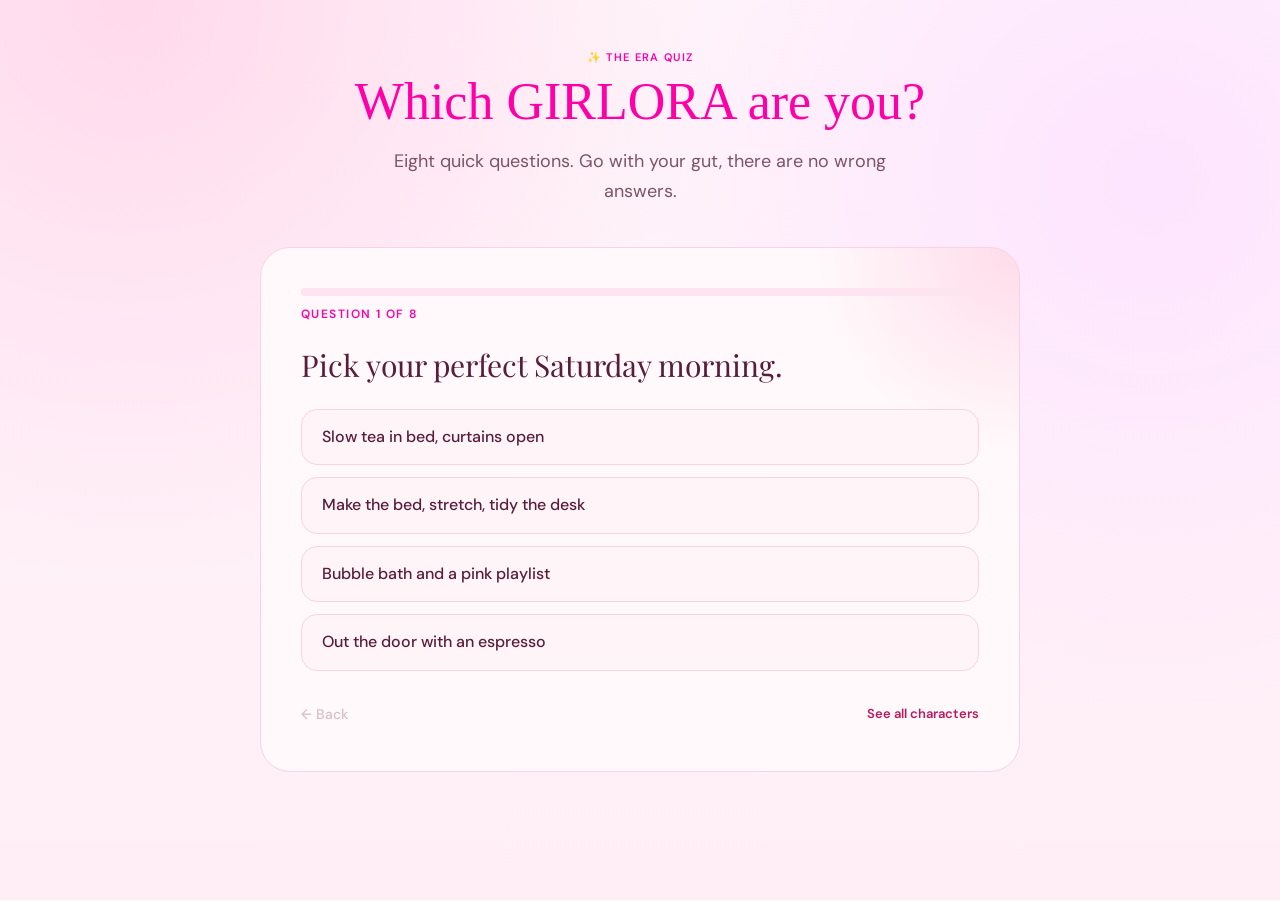
==== quiz.html @ cf395b15 "Add character profiles, quiz, and world pages" ====
<!DOCTYPE html>
<html lang="en">
<head>
  <meta charset="UTF-8">
  <meta name="viewport" content="width=device-width, initial-scale=1.0">
  <title>GIRLORA Quiz</title>
  <link rel="preconnect" href="https://fonts.googleapis.com">
  <link rel="preconnect" href="https://fonts.gstatic.com" crossorigin>
  <link href="https://fonts.googleapis.com/css2?family=DM+Sans:wght@400;500;700&family=Libre+Caslon+Condensed:wght@400..700&family=Playfair+Display:ital,wght@0,400;0,600;1,400&display=swap" rel="stylesheet">
  <link rel="stylesheet" href="https://cdnjs.cloudflare.com/ajax/libs/font-awesome/6.5.2/css/all.min.css">
  <link rel="stylesheet" href="framework.css">
  <link rel="stylesheet" href="style.css">
  <link rel="stylesheet" href="page.css">
  <link rel="stylesheet" href="world.css">
</head>
<body data-page="quiz">
  <div id="site-header"></div>
  <main class="world container">
  <main>
    <section class="page-hero">
      <p class="eyebrow">✨ The Era Quiz</p>
      <h1 class="page-title">Which GIRLORA are you?</h1>
      <p class="page-sub">Eight quick questions. Go with your gut, there are no wrong answers.</p>
    </section>
    <div class="quiz-shell">
      <div class="progress-track"><div class="progress-bar" id="progress-bar"></div></div>
      <p class="progress-label" id="progress-label">Question 1 of 8</p>
      <h2 class="question-text" id="question-text"></h2>
      <div class="options" id="options"></div>
      <div class="quiz-nav">
        <button type="button" class="back-btn" id="back-btn" disabled>← Back</button>
        <a href="characters.html" class="link-arrow fs-13">See all characters</a>
      </div>
    </div>
  </main>
  <div id="site-footer"></div>
  <script src="characters.js"></script>
  <script src="./css/layout.js"></script>
  <script>
    (function () {
      var G = window.GIRLORA, Q = G.questions, answers = [], i = 0;
      var qText = document.getElementById("question-text");
      var opts = document.getElementById("options");
      var bar = document.getElementById("progress-bar");
      var label = document.getElementById("progress-label");
      var back = document.getElementById("back-btn");

      function render() {
        qText.textContent = Q[i].q;
        label.textContent = "Question " + (i + 1) + " of " + Q.length;
        bar.style.width = (i / Q.length * 100) + "%";
        back.disabled = i === 0;
        opts.innerHTML = "";
        Q[i].options.forEach(function (o, idx) {
          var b = document.createElement("button");
          b.type = "button";
          b.className = "option fade-in" + (answers[i] === idx ? " selected" : "");
          b.textContent = o.t;
          b.addEventListener("click", function () { choose(idx); });
          opts.appendChild(b);
        });
      }
      function choose(idx) {
        answers[i] = idx;
        if (i < Q.length - 1) { i++; render(); return; }
        bar.style.width = "100%";
        var r = G.score(answers);
        G.save(r.slug);
        window.location.href = "profile.html?c=" + r.slug + "&result=1";
      }
      back.addEventListener("click", function () { if (i > 0) { i--; render(); } });
      render();
    })();
  </script>
</body>
</html>
---- framework.css ----
:root {
  /* Pink palette */
  --primary-color: #F48FB1;
  --primary-alt-color: #EC6F9B;
  --secondary-color: #DB2777;
  --secondary-alt-color: #BE185D;
  --pink-soft: #FBCFE8;
  --neutral-color: #FFF5F8;
  --neutral-alt-color: #F5E9EE;
  --border-color: #F3C9D8;
  --background-color: #FFF0F5;
  --dark-color: #231F20;
  --dark-alt-color: #4A3F44;
  --white-color: #FFFFFF;
  --neon-pink: #FF00A8;
  --electric-pink: #FF0099;     /* Electric Pink */
  --pink-glow: #FF2DAA;   
  --fa2e3-color: #FF0080;
    --neon-pink: #FF00A8;
  --pink-glow: #FF2DAA;
  --pink-soft: #FBCFE8;

  --violet-color: #8B5CF6;
  --violet-soft: #EDE9FE;

  --neutral-color: #FFF5F8;
  --border-color: #F3C9D8;
  --background-color: #FFF0F5;

  --dark-color: #231F20;
  --dark-alt-color: #4A3F44;
  --white-color: #FFFFFF;
}
* {
  box-sizing: border-box;
}
body {
  font-family: "Open Sans", sans-serif;
  margin: 0;
}
*:focus {
  outline: none;
}
a {
  text-decoration: none;
}
ul {
  list-style: none;
  padding: 0;
}
/* Start Box */
.d-flex {
  display: flex;
}
.f-wrap {
  flex-wrap: wrap;
}
.align-center {
  align-items: center;
}
.space-between {
  justify-content: space-between;
}
.d-grid {
  display: grid;
}
.gap-20 {
  gap: 20px;
}
.d-block {
  display: block;
}
@media (max-width: 767px) {
  .block-mobile {
    display: block;
  }
  .hide-mobile {
    display: none;
  }
}
/* End Box */
/* Start Padding + Margin */
.p-10 {
  padding: 10px;
}
.p-15 {
  padding: 15px;
}
.p-20 {
  padding: 20px;
}
.p-30 {
  padding: 30px;
}
.p-50{
  padding: 50px;
}.pt-10 {
  padding-top: 10px;
}
.pt-15 {
  padding-top: 15px;
}
.pt-20 {
  padding-top: 20px;
}
.pt-50 {
  padding-top: 50px;
}
.pt-40 {
  padding-top: 40px;
}
.pb-10 {
  padding-bottom: 10px;
}
.pb-15 {
  padding-bottom: 15px;
}
.pb-20 {
  padding-bottom: 20px;
}
.pb-50 {
  padding-bottom: 50px;
}
.pb-40 {
  padding-bottom: 40px;
}
.pl-15 {
  padding-left: 15px;
}
.pr-40{
  padding-right: 40px;
}
.pl-40{
  padding-left: 40px;
}
.pl-50{
  padding-left: 50px;
}
.m-0 {
  margin: 0;
}
.m-15 {
  margin: 15px;
}
.m-20 {
  margin: 20px;
}
.mt-0 {
  margin-top: 0;
}
.mt-5 {
  margin-top: 5px;
}
.mt-10 {
  margin-top: 10px;
}
.mt-15 {
  margin-top: 15px;
}
.mt-20 {
  margin-top: 20px;
}
.mt-25 {
  margin-top: 25px;
}
.mr-10 {
  margin-right: 10px;
}
.mr-15 {
  margin-right: 15px;
}
.mr-30 {
  margin-right: 30px;
}
.mb-5 {
  margin-bottom: 5px;
}
.mb-10 {
  margin-bottom: 10px;
}
.mb-15 {
  margin-bottom: 15px;
}
.mb-20 {
  margin-bottom: 20px;
}
.mb-25 {
  margin-bottom: 25px;
}
.ml-30{
  margin-left: 30px;
}
/* End Padding + Margin */
/* Start Color */
/* =========================
   TEXT COLORS
========================= */

/* =========================
   TEXT COLORS
========================= */

.c-black {
  color: var(--dark-color);
}
.c-grey {
  color: var(--grey-color);
}

.c-pink {
  color: var(--primary-color);
}

.c-pink-dark {
  color: var(--secondary-color);
}

.c-violet {
  color: var(--tertiary-color);
}

.c-light-pink {
  color: var(--neutral-color);
}
.c-p{
  color: #8e546dda;
}

/* =========================
   BACKGROUND COLORS
========================= */
.bg-grey {
  background-color: var(--grey-color);
}

.bg-pink {
  background-color: var(--primary-color);
}

.bg-pink-dark {
  background-color: var(--secondary-color);
}

.bg-violet {
  background-color: var(--tertiary-color);
}

.bg-light-pink {
  background-color: var(--neutral-color);
}


/* =========================
   BACKGROUND COLORS
========================= */

.bg-red {
  background-color: var(--red-color);
}

.bg-green {
  background-color: var(--green-color);
}

.bg-blue {
  background-color: var(--secondary-color);
}

.bg-orange {
  background-color: var(--orange-color);
}

.bg-white {
  background-color: var(--white-color);
}

.bg-eee {
  background-color: var(--background-color);
}

.bg-pink {
  background-color: var(--primary-color);
}

.bg-pink-dark {
  background-color: var(--secondary-color);
}

.bg-lavender {
  background-color: var(--tertiary-color);
}

.bg-light-pink {
  background-color: var(--neutral-color);
}
/* End Color */
/* Start Position */
.p-relative {
  position: relative;
}
.p-absolute {
  position: absolute;
}
/* End Position */
/* Start Font */
.txt-c {
  text-align: center;
}
.fs-13 {
  font-size: 13px;
}
.fs-14 {
  font-size: 14px;
}
.fs-15 {
  font-size: 15px;
}
.fs-25 {
  font-size: 25px;
}
.fw-bold {
  font-weight: bold;
}
@media (max-width: 767px) {
  .txt-c-mobile {
    text-align: center;
  }
}
/* End Font */
/* Start Border */
.rad-6 {
  border-radius: 6px;
}
.rad-10 {
  border-radius: 10px;
}
.rad-half {
  border-radius: 50%;
}
.b-none {
  border: none;
}
.border-ccc {
  border: 1px solid #ccc;
}
.border-eee {
  border: 1px solid #eee;
}

/* End Border */
/* Start Width + Height */
.w-full {
  width: 100%;
}
.w-100 {
  width: 100px;
}
.w-fit {
  width: fit-content;
}
.h-full {
  height: 100%;
}
.h-100 {
  height: 100px;
}
/* End Width + Height */
/* Start Components */
.center-flex {
  display: flex;
  align-items: center;
  justify-content: center;
}
.between-flex {
  display: flex;
  align-items: center;
  justify-content: space-between;
}
.btn-shape {
  padding: 4px 10px;
  border-radius: 6px;
}
.around-flex {
  display: flex;
  align-items: center;
  justify-content: space-around;
}
.over-f-hidden{
  overflow: hidden;
}
.p-relative {
  position: relative;
}
.text-center{
  text-align: center;
}
.grid{
  display: grid;
}
.grid-c12{
  grid-template-columns: repeat(12, 1fr);
}
/* End Components */
/* ===== Design tokens ===== */
:root {
  --font-heading: "Playfair Display", serif;
  --font-body: "DM Sans", sans-serif;
  --radius-medium: 16px;
  --radius-large: 24px;
  --shadow-soft: 0 8px 24px rgba(0, 0, 0, 0.06);
  --container-width: 1200px;
}

/* ===== Layout ===== */
.container {
  width: 100%;
  max-width: var(--container-width);
  margin-inline: auto;
  padding-inline: 20px;
}
.section { padding-block: 60px; }

.flex-column { flex-direction: column; }
.flex-1 { flex: 1; }
.justify-center { justify-content: center; }
.align-start { align-items: flex-start; }
.align-end { align-items: flex-end; }
.gap-10 { gap: 10px; }
.gap-30 { gap: 30px; }
.gap-40 { gap: 40px; }

.grid-2, .grid-3, .grid-4 { display: grid; gap: 20px; }
.grid-2 { grid-template-columns: repeat(2, 1fr); }
.grid-3 { grid-template-columns: repeat(3, 1fr); }
.grid-4 { grid-template-columns: repeat(4, 1fr); }

@media (max-width: 900px) {
  .grid-3, .grid-4 { grid-template-columns: repeat(2, 1fr); }
}
@media (max-width: 600px) {
  .grid-2, .grid-3, .grid-4 { grid-template-columns: 1fr; }
}

/* ===== Typography ===== */
.font-heading { font-family: var(--font-heading); }
.font-body { font-family: var(--font-body); }
.uppercase { text-transform: uppercase; }
.letter-wide { letter-spacing: 0.12em; }
.fw-medium { font-weight: 500; }
.fw-semibold { font-weight: 600; }
.fs-12 { font-size: 12px; }
.fs-16 { font-size: 16px; }
.fs-20 { font-size: 20px; }
.fs-24 { font-size: 24px; }
.fs-32 { font-size: 32px; }
.fs-40 { font-size: 40px; }
.line-height-tight { line-height: 1.2; }
.line-height-relaxed { line-height: 1.7; }

.eyebrow {
  margin: 0 0 8px;
  font-size: 11px;
  font-weight: 600;
  letter-spacing: 0.12em;
  text-transform: uppercase;
  color: var(--neon-pink);
}

/* ===== Spacing, radius, shadow, position ===== */
.mb-30 { margin-bottom: 30px; }
.mb-40 { margin-bottom: 40px; }
.mt-30 { margin-top: 30px; }
.mt-40 { margin-top: 40px; }
.p-40 { padding: 40px; }
.rad-16 { border-radius: var(--radius-medium); }
.rad-24 { border-radius: var(--radius-large); }
.rad-full { border-radius: 999px; }
.shadow-soft { box-shadow: var(--shadow-soft); }
.image-cover { display: block; width: 100%; height: 100%; object-fit: cover; }
.absolute-top-left { position: absolute; top: 16px; left: 16px; }
.absolute-top-right { position: absolute; top: 16px; right: 16px; }
.hover-lift { transition: transform 0.25s, box-shadow 0.25s; }
.hover-lift:hover { transform: translateY(-4px); }

@media (min-width: 768px) { .hide-desktop { display: none; } }

/* ===== Section header ===== */
.section-header {
  display: flex;
  justify-content: space-between;
  align-items: flex-end;
  gap: 40px;
  margin-bottom: 40px;
}
.section-title {
  margin: 0;
  font-family: var(--font-heading);
  font-size: 40px;
  font-weight: 400;
  color: var(--secondary-alt-color);
}
.section-description {
  max-width: 320px;
  margin: 0;
  font-size: 14px;
  line-height: 1.6;
  color: #8e546d;
}
@media (max-width: 700px) {
  .section-header { flex-direction: column; align-items: flex-start; gap: 16px; }
}

/* ===== Card ===== */
.card {
  background: var(--white-color);
  border: 1px solid var(--border-color);
  border-radius: var(--radius-large);
  box-shadow: var(--shadow-soft);
  overflow: hidden;
}
.card-image { position: relative; overflow: hidden; }
.card-body { padding: 24px; }
.card-title {
  margin: 0 0 12px;
  font-family: var(--font-heading);
  font-size: 22px;
  font-weight: 400;
  line-height: 1.3;
  color: var(--secondary-alt-color);
}
.card-text {
  margin: 0 0 20px;
  font-size: 13px;
  line-height: 1.6;
  color: var(--dark-alt-color);
}
.card-horizontal { display: grid; grid-template-columns: 1fr 1fr; }
.card-horizontal .card-image { min-height: 200px; }
.card-reverse .card-image { order: 2; }
@media (max-width: 600px) {
  .card-horizontal { grid-template-columns: 1fr; }
  .card-reverse .card-image { order: 0; }
}

/* ===== Badge, link, divider ===== */
.badge {
  display: inline-flex;
  align-items: center;
  gap: 6px;
  padding: 6px 12px;
  border-radius: 999px;
  font-size: 11px;
  font-weight: 600;
  letter-spacing: 0.08em;
  text-transform: uppercase;
}
.badge-light { background: rgba(255, 255, 255, 0.92); color: var(--neon-pink); }
.badge-pink { background: var(--pink-soft); color: var(--secondary-alt-color); }

.link-arrow {
  display: inline-flex;
  align-items: center;
  gap: 8px;
  font-size: 13px;
  font-weight: 600;
  color: var(--secondary-alt-color);
  transition: gap 0.25s;
}
.link-arrow:hover { gap: 14px; }

.divider { height: 1px; background: var(--border-color); border: 0; }

/* ===== Buttons ===== */
.button {
  display: inline-flex;
  align-items: center;
  gap: 10px;
  padding: 14px 30px;
  border-radius: 999px;
  font-weight: 600;
  cursor: pointer;
  transition: transform 0.2s;
}
.button:hover { transform: translateY(-2px); }
.button-primary { background: var(--neon-pink); color: var(--white-color); border: 0; }
.button-outline { background: transparent; color: var(--neon-pink); border: 1px solid var(--neon-pink); }
/* ===== More reusable classes ===== */
.section-tint { background: var(--neutral-color); }
.section-center { max-width: 640px; margin-inline: auto; text-align: center; }
.section-center .section-description { max-width: none; margin-inline: auto; }

.dot {
  display: inline-block;
  width: 8px;
  height: 8px;
  border-radius: 50%;
  background: var(--neon-pink);
}

.chip {
  padding: 8px 16px;
  border: 1px solid var(--border-color);
  border-radius: 999px;
  background: var(--white-color);
  font: 500 13px/1 var(--font-body);
  color: var(--dark-alt-color);
  cursor: pointer;
  transition: 0.25s;
}
.chip:hover,
.chip.active {
  background: var(--pink-soft);
  border-color: var(--neon-pink);
  color: var(--secondary-alt-color);
}

.icon-circle {
  display: inline-flex;
  align-items: center;
  justify-content: center;
  width: 36px;
  height: 36px;
  border-radius: 50%;
  background: var(--pink-soft);
  color: var(--secondary-alt-color);
}

.card-soft { background: var(--neutral-color); }
.card-large { padding: 50px; }
.text-input {
  width: 100%;
  padding: 18px;
  border: 1px solid var(--border-color);
  border-radius: var(--radius-medium);
  background: var(--white-color);
  font: 400 14px/1.7 var(--font-body);
  color: var(--dark-color);
  resize: vertical;
}
.text-input:focus { border-color: var(--neon-pink); box-shadow: 0 0 0 4px rgba(255,0,168,.1); }

.button-dark { background: var(--secondary-alt-color); color: var(--white-color); border: 0; }
@media (max-width: 700px) { .card-large { padding: 28px 20px; } }
---- style.css ----
:root {
  --neon-pink: #FF00A8;
  --pink-glow: #FF2DAA;
  --pink-soft: #FBCFE8;

  --violet-color: rgb(198, 148, 252);
  --violet-soft: #EDE9FE;

  --neutral-color: #FFF5F8;
  --border-color: #F3C9D8;
  --background-color: #FFF0F5;

  --dark-color: #231F20;
  --dark-alt-color: #4A3F44;
  --white-color: #FFFFFF;
}

body {
  font-family: "DM Sans", sans-serif;
  background: var(--background-color);
  color: var(--dark-color);
   overflow-x: clip;
}
html { overflow-x: hidden; }

a {
  color: inherit;
}

*:focus-visible {
  outline: 2px solid var(--neon-pink);
  outline-offset: 2px;
}

.nav-header {
  position: sticky;
  top: 0;
  z-index: 100;
  padding: 12px 32px;
  background: rgba(255, 245, 248, 0.85);
  backdrop-filter: blur(12px);
  border-bottom: 1px solid var(--border-color);
  box-shadow: 0 4px 20px rgba(255, 0, 168, 0.08);
}
.logo-f {
  display: flex;
  align-items: center;
  gap: 8px;
  font-family: "Libre Caslon Condensed", serif;
  font-size: 28px;
  font-weight: 400;
  letter-spacing: 0.08em;
  line-height: 1;
  color: var(--neon-pink);
}

.star {
  display: inline-flex;
  align-items: center;
  font-size: 18px;
  line-height: 1;
}

.line {
  display: inline-block;
  width: 1px;
  height: 28px;
  margin-left: 4px;
  background: var(--border-color);
}

.logo-side {
  height: 32px;
  padding: 0 14px;
  border-radius: 20px;
  font-size: 13px;
  font-weight: 600;
  line-height: 1;
  color: var(--neon-pink);
  background: var(--pink-soft);
}

.nav-list a {
  position: relative;
  padding: 6px 0;
  font-size: 13px;
  font-weight: 600;
  letter-spacing: 0.08em;
  color: rgb(198, 148, 252);
  transition: color 0.2s;
}

.nav-list a::after {
  content: "";
  position: absolute;
  left: 0;
  bottom: 0;
  width: 0;
  height: 2px;
  border-radius: 2px;
  background: var(--neon-pink);
  transition: width 0.25s;
}

.nav-list a:hover {
  color: var(--neon-pink);
}

.nav-list a:hover::after {
  width: 100%;
}

.search-bar {
  width: 170px;
  padding: 9px 16px;
  border: 1px solid var(--border-color);
  border-radius: 20px;
  background: var(--white-color);
  font-family: inherit;
  font-size: 13px;
  color: var(--dark-color);
  transition: width 0.3s, border-color 0.2s, box-shadow 0.2s;
}

.search-bar::placeholder {
  color: var(--pink-glow);
  opacity: 0.7;
}

.search-bar:focus {
  width: 180px;
  outline: none;
  border-color: var(--neon-pink);
  box-shadow: 0 0 0 4px rgba(255, 0, 168, 0.12);
}

.fa-heart {
  font-size: 18px;
  cursor: pointer;
  transition: transform 0.2s;
}

.main-character {
  gap: 8px;
  padding: 7px 14px;
  border: 1px solid var(--border-color);
  border-radius: 20px;
  background: var(--pink-soft);
  white-space: nowrap;
  color: var(--neon-pink);
}

.circle {
  width: 9px;
  height: 9px;
  border-radius: 50%;
  background: var(--neon-pink);
  animation: pulse 1.4s ease-out infinite;
}

@keyframes pulse {
  0% {
    opacity: 1;
    box-shadow: 0 0 0 0 rgba(255, 0, 168, 0.6);
  }
  50% {
    opacity: 0.3;
  }
  100% {
    opacity: 1;
    box-shadow: 0 0 0 8px rgba(255, 0, 168, 0);
  }
}




@media (max-width: 1100px) {
  .nav-list {
    display: none;
  }
}
/* MAIN */
.text-wrapper{
  width: 50%;
  margin-left: 100px;
}
.text-xs {
    font-size: 0.75rem;
    line-height: 1rem;
}
.line-w::before {
    content: "";
    display: inline-flex;
    width: 30px;
    height: 1.2px;
    background-color: var(--neon-pink);
    position: relative;
    top: -2px;
}
.main-heading {
  font-family: "Libre Caslon Condensed", serif;
  font-size: 62px;
  font-weight: 700;
  line-height: 1.1;
  max-width: 500px;
  text-shadow:
    0 0 1px rgba(255, 0, 168, 0.5),
    0 0 5px rgba(255, 0, 168, 0.35);
}
.top-line {
  width: 100%;
  height: 1px;
  margin-top: 40px;
  background-color: #ff3b8c86;
}
.grid-c3{
  grid-template-columns: repeat(3, 1fr);
  gap: 30px;
  margin-top: 30px;
  
}
.text-p{
  color: #BE185D;
  font-family: "Libre Caslon Condensed", serif;
  font-size: 20px;
  font-weight: 700;
  margin: 0;
}
.text-second-p{
   font-family: "DM Sans", serif;
  font-size: 16px;
  font-weight: 400;
  margin: 0;
}
.hero {
  display: grid;
  grid-template-columns: 1.1fr 1fr;
  align-items: center;
  gap: 60px;
    zoom: 0.95;
    margin: 100px;
}

.text-wrapper {
  width: 100%;
  margin-left: 0;
}

.heading-italic {
  display: block;
  font-style: italic;
  font-weight: 400;
}

.primary-btn {
  display: inline-flex;
  align-items: center;
  gap: 10px;
  padding: 16px 38px;
  border-radius: 999px;
  background: rgb(198, 148, 252);
  color: var(--white-color);
  font-size: 16px;
  font-weight: 700;
  box-shadow: 0 8px 20px rgba(190, 24, 93, 0.3);
  transition: transform 0.2s, box-shadow 0.2s;
}

.primary-btn:hover {
  transform: translateY(-2px);
  box-shadow: 0 12px 26px rgba(190, 24, 93, 0.3);
}

.sec-btn {
  display: inline-flex;
  align-items: center;
  padding: 15px 34px;
  border: 1px solid rgb(198, 148, 252);
  border-radius: 999px;
  background: rgba(239, 225, 254, 0.337);
  color: rgb(198, 148, 252);
  font-size: 16px;
  font-weight: 500;
}

.sec-btn:hover {
  background: rgba(250, 155, 218, 0.299);
  border-color: rgba(245, 184, 224, 0.853);
  transition: all 0.4s ease-in-out;
}

.images-content {
  display: grid;
  grid-template-columns: 2fr 1fr;
  gap: 20px;
  align-items: start;
  padding-bottom: 40px;
}

.img-main {
  height: 530px;
  border: 1px solid var(--pink-soft);
  box-shadow: 0 16px 40px rgba(255, 0, 168, 0.12);
}

.img-main img {
  display: block;
  width: 100%;
  height: 100%;
  object-fit: cover;
}

.img-side {
  display: grid;
  gap: 20px;
  margin-top: 40px;
}

.img-side img {
  width: 100%;
  height: 235px;
  object-fit: cover;
  border: 1px solid var(--pink-soft);
  border-radius: 20px;
}

.editorial-card {
  position: absolute;
  left: 20px;
  right: 20px;
  bottom: 20px;
  padding: 14px 18px;
  border-radius: 16px;
  background: var(--white-color);
  box-shadow: 0 8px 24px rgba(0, 0, 0, 0.08);
}

.issue-pill {
  position: absolute;
  left: -30px;
  bottom: 0;
  padding: 14px 40px;
  border: 1px solid var(--border-color);
  border-radius: 999px;
  background: var(--white-color);
  font-size: 13px;
  font-weight: 700;
  letter-spacing: 0.04em;
  white-space: nowrap;
  color: var(--secondary-alt-color);
  box-shadow: 0 8px 24px rgba(0, 0, 0, 0.08);
}

@media (max-width: 900px) {
  .hero {
    grid-template-columns: 1fr;
  }
}

/* era-quiz */
/* fonts: Playfair Display + DM Sans */
.era-quiz { 
  --pink-dark:#a0174f;
   --pink:#e83e8c; 
   --pink-soft:#fde4ee;
    --text-soft:#7a5565;
   }

.era-quiz-wrapper {
   justify-content: center;
    padding: 0 40px;
   }

.era-quiz-content {
  justify-content: center;
  align-items: center;
  gap: 40px;
  width: 100%;
  max-width: 1200px;
  min-height: 500px;
  padding: 50px;
  border-radius: 30px;
  background: radial-gradient(circle at top right, rgba(255,75,150,.233) 0%, rgba(255,245,248,.6) 20%), #fff;
  border: 1px solid #f9d3e3;
}

.quiz-left  {
   flex: 1.3; 
  }
.quiz-right { 
  flex: 1; 
}

/* left */
.quiz-eyebrow {
  display: flex;
   align-items: center;
   gap: 8px;
  font: 500 13px/1 "DM Sans", sans-serif;
  letter-spacing: .12em; 
  text-transform: uppercase;
  color: var(--pink);
  margin-bottom: 16px;
}
.quiz-title {
  font-family:  "Libre Caslon Condensed", serif;
  font-size: 42px;
  color: var(--pink);
  margin-bottom: 20px;
}
.quiz-desc {
  font: 400 20px/1.7 "DM Sans", sans-serif;
  color: var(--text-soft);
  max-width: 520px;
  margin-bottom: 36px;
}

.archetypes {
  display: grid;
  grid-template-columns: repeat(3, 1fr);
  gap: 15px;
  margin-bottom: 36px;
}
.archetype {
  display: flex; 
  flex-direction: column;
   align-items: center;
    justify-content: center;
  gap: 6px; 
  padding: 20px 10px; 
  text-align: center;
  background: #fff5f9;
  border: 1px solid #f9d3e3;
  border-radius: 16px;
  cursor: pointer;
  transition: .25s;
}
.archetype-label {
  font: 600 12px/1 "DM Sans", sans-serif;
  letter-spacing: .12em; 
  text-transform: uppercase;
  color: var(--neon-pink);
}
.archetype-name { 
  font: 400 17px/1.3 "Playfair Display", serif;
   color: #5a1d39;
   }
.archetype:hover,
.archetype.active {
   background: var(--pink-soft); 
   border: 2px solid #fb50a3;
   }

.quiz-cta {
  display: inline-flex; align-items: center; gap: 12px;
  padding: 18px 38px;
  background: var(--neon-pink);
  color: #fff;
  font: 500 18px/1 "DM Sans", sans-serif;
  border-radius: 999px;
  box-shadow: 0 10px 25px rgba(160,23,79,.3);
  transition: .25s;
}
.quiz-cta:hover { transform: translateY(-2px); }

/* right card */
.result-card {
  position: relative;
  padding: 30px;
  background: #fff0f6;
  border: 1px solid #f9d3e3;
  border-radius: 26px;
}
.result-icon { position: absolute; 
  top: 30px; right: 30px; 
  color: var(--pink); 
}
.result-badge {
  display: inline-block; 
  padding: 8px 14px;
  background: #fbd0e2; 
  color: var(--neon-pink);
  font: 600 13px/1 "DM Sans", sans-serif;
  letter-spacing: .08em; 
  text-transform: uppercase;
  border-radius: 999px;
   margin-bottom: 14px;
}
.result-title {
   font: 400 28px/1.2 "Playfair Display", serif; 
   color:var(--neon-pink);
   }
.result-divider { 
  height: 1px;
   background: #f5c6da; 
   margin: 22px 0;
   }
.result-label {
  font-family:  "DM Sans", sans-serif;
  font-size: 13px;
  font-weight: 600;
  letter-spacing: .12em; 
  text-transform: uppercase;
  color: var(--neon-pink);
   margin-bottom: 14px;
}
.palette {
   display: flex; 
   gap: 10px;
    margin-bottom: 28px; 
  }
.palette span { 
  width: 36px; 
  height: 36px;
  border-radius: 50%; 
  }

.result-info { 
  gap: 15px; 
}
.info-box {
   flex: 1; 
   padding: 16px;
    background: #fff; 
    border-radius: 14px;
   }
.info-label {
   font: 600 13px/1 "DM Sans", sans-serif; 
   color: var(--pink);
   margin-bottom: 8px; }
.info-value { 
  font: 500 16px/1.3 "DM Sans", sans-serif;
   color: #2e011486;
   
   }

@media (max-width: 900px) {
  .era-quiz-wrapper { 
    padding: 0 16px; 
  }
  .era-quiz-content { 
    flex-direction: column; 
    padding: 30px 20px; 
  }
  .archetypes { 
    grid-template-columns: repeat(2, 1fr); 
  }
  .quiz-right { 
    width: 100%;
   }
}
/* trending */
.trending-grid {
  display: grid;
  grid-template-columns: 1fr 1.25fr;
  gap: 20px;
  align-items: stretch;
}
.card-featured { display: flex; flex-direction: column; }
.card-featured .card-image { height: 360px; }

@media (max-width: 900px) {
  .trending-grid { grid-template-columns: 1fr; }
}
/* daily edit */
.daily-grid { display: grid; grid-template-columns: 1.4fr 1fr; gap: 20px; }
.essay-title {
  margin: 0 0 20px;
  font: 400 40px/1.2 var(--font-heading);
  color: var(--secondary-alt-color);
}
.essay-quote { margin: 40px 0 0; padding-top: 30px; border-top: 1px solid var(--border-color); }
.essay-quote p {
  margin: 10px 0;
  font: italic 400 22px/1.4 var(--font-heading);
  color: var(--secondary-alt-color);
}

/* aesthetic */
.aesthetic-grid { display: grid; grid-template-columns: repeat(5, 1fr); gap: 20px; }
.aesthetic-item { margin: 0; text-align: center; }
.aesthetic-item img { height: 300px; margin-bottom: 14px; box-shadow: var(--shadow-soft); }

/* reset */
.cadence { padding: 10px 20px; background: var(--neutral-color); border: 1px solid var(--border-color); }
.cadence-ring {
  width: 44px; height: 44px; border-radius: 50%;
  border: 2px solid var(--neon-pink);
  font-size: 12px; font-weight: 700; color: var(--neon-pink);
}
.reset-grid { display: grid; grid-template-columns: repeat(4, 1fr); gap: 16px; }
.day-card {
  position: relative;
  display: flex; flex-direction: column; gap: 6px;
  padding: 18px; text-align: left;
  background: var(--white-color);
  border: 1px solid var(--border-color);
  border-radius: var(--radius-medium);
  font-family: var(--font-body);
  cursor: pointer;
}
.day-card .card-title { font-size: 18px; margin: 0; }
.day-card .card-text { font-size: 12px; margin: 0; }
.day-card .eyebrow { margin: 0; }
.day-card > i { position: absolute; top: 18px; right: 18px; color: var(--border-color); }
.day-card.done { background: var(--neutral-color); border-color: var(--primary-color); }
.day-card.done > i { color: var(--neon-pink); }
.day-card.next-level { justify-content: center; text-align: center; background: var(--pink-soft); cursor: default; }

/* reflection */
.reflection-container { max-width: 860px; }

/* membership */
.perk { display: flex; gap: 12px; align-items: flex-start; }

/* footer */


@media (max-width: 1000px) {
  .daily-grid { grid-template-columns: 1fr; }
  .aesthetic-grid { grid-template-columns: repeat(2, 1fr); }
  .reset-grid { grid-template-columns: repeat(2, 1fr); }
}
@media (max-width: 600px) {
  .reset-grid { grid-template-columns: 1fr; }
  .essay-title { font-size: 30px; }
}
.site-footer { padding: 40px 0; border-top: 1px solid var(--border-color); }

.footer-inner {
  display: flex;
  align-items: center;
  justify-content: space-between;
  flex-wrap: wrap;
  gap: 24px 40px;
}
.footer-brand {
  display: flex;
  align-items: center;
  gap: 16px;
  max-width: 420px;
}
.footer-brand p { line-height: 1.5; }

.footer-links {
  display: flex;
  flex-wrap: wrap;
  justify-content: flex-end;
  gap: 12px 24px;
  margin: 0;
  padding: 0;
  list-style: none;
  font-size: 13px;
}
.footer-links a { white-space: nowrap; color: var(--dark-alt-color); }
.footer-links a:hover { color: var(--neon-pink); }

@media (max-width: 900px) {
  .footer-inner { flex-direction: column; align-items: flex-start; }
  .footer-links { justify-content: flex-start; }
}

/* ////////////////////////// */
/* ===== Global safety ===== */
img { max-width: 100%; }

/* ===== Hamburger button ===== */
.menu-toggle {
  display: none;
  width: 42px;
  height: 42px;
  align-items: center;
  justify-content: center;
  border: 1px solid var(--border-color);
  border-radius: 12px;
  background: var(--white-color);
  color: var(--neon-pink);
  font-size: 18px;
  cursor: pointer;
}

/* ===== Tablet and below: dropdown menu ===== */
@media (max-width: 1100px) {
  .menu-toggle { display: inline-flex; }

  .nav-list {
    display: block;
    position: absolute;
    top: 100%;
    left: 0;
    right: 0;
    max-height: 0;
    overflow: hidden;
    background: rgba(255, 245, 248, 0.98);
    border-bottom: 1px solid transparent;
    transition: max-height 0.3s ease;
  }
  .nav-list.open { max-height: 420px; border-bottom-color: var(--border-color); }
  .nav-list ul { flex-direction: column; align-items: flex-start; gap: 0; padding: 8px 24px 20px; }
  .nav-list li { width: 100%; }
  .nav-list a { display: block; padding: 14px 0; border-bottom: 1px solid var(--border-color); }
  .nav-list a::after { display: none; }
}

@media (max-width: 900px) {
  .main-character { display: none; }
}

/* ===== Mobile ===== */
@media (max-width: 700px) {
  .nav-header { padding: 10px 16px; }
  .logo-side, .search-bar { display: none; }
  .logo-f { font-size: 22px; }
  .right-nav { gap: 14px; }

  .section { padding-block: 40px; }
  .section-title { font-size: 30px; }
  .fs-32 { font-size: 26px; }

  /* hero */
  .hero { margin: 10px 0; padding: 0 16px; gap: 30px; zoom: 1; }
  .main-heading { font-size: 42px; }
  .hero .d-flex.gap-20 { flex-wrap: wrap; }
  .primary-btn, .sec-btn { padding: 14px 24px; }
  .grid-c3 { gap: 12px; }
  .text-p { font-size: 17px; }
  .text-second-p { font-size: 13px; }
  .img-main { height: 380px; }
  .img-side { margin-top: 20px; }
  .img-side img { height: 180px; }
  .issue-pill { left: 0; padding: 10px 18px; font-size: 11px; }

  /* quiz */
  .quiz-left, .quiz-right { flex: none; width: 100%; }
  .quiz-title { font-size: 32px; }
  .quiz-desc { font-size: 16px; }
  .quiz-cta { width: 100%; justify-content: center; }

  /* trending, cards */
  .card-featured .card-image { height: 300px; }
  .card-body { padding: 20px; }
  .card-large { padding: 24px 18px; }

  /* aesthetic */
  .aesthetic-grid { gap: 14px; }
  .aesthetic-item img { height: 220px; }

  /* reset, reflection */
  .reset-grid { grid-template-columns: 1fr; }
  .reflection .between-flex { flex-direction: column; align-items: flex-start; gap: 8px; }
  .reflection .button { width: 100%; justify-content: center; }

  /* membership, footer */
  .membership .button { width: 100%; justify-content: center; }
  .footer-brand { flex-direction: column; align-items: flex-start; gap: 8px; }
  .footer-links { gap: 10px 18px; }
}
/* ===== Mobile fixes ===== */
.heart-btn { padding: 8px; }

/* closed menu links shouldn't be reachable by keyboard */
@media (max-width: 1100px) {
  .nav-list { visibility: hidden; transition: max-height .3s ease, visibility .3s; }
  .nav-list.open { visibility: visible; }
}

@media (max-width: 1000px) {
  .aesthetic-grid { grid-template-columns: repeat(3, 1fr); }
}

/* tablet */
@media (max-width: 900px) {
  .hero { margin: 30px 20px; padding: 0 0 30px; }
  .era-quiz-content { align-items: stretch; }
  .quiz-left, .quiz-right { flex: none; width: 100%; min-width: 0; }
}

/* phone */
@media (max-width: 700px) {
  .hero { margin: 10px 0; padding: 0 16px 30px; }
  .daily-edit .between-flex { flex-wrap: wrap; gap: 6px 16px; }
}

@media (max-width: 600px) {
  .card-horizontal .card-image { height: 220px; min-height: 0; }

  .aesthetic-grid { grid-template-columns: repeat(2, 1fr); gap: 14px; }
  .aesthetic-item .badge { max-width: 100%; justify-content: center; text-align: center; }
  .aesthetic-item:last-child:nth-child(odd) { grid-column: 1 / -1; }
  .aesthetic-item:last-child:nth-child(odd) img { height: 260px; }
}

@media (max-width: 480px) {
  .primary-btn, .sec-btn { width: 100%; justify-content: center; }

  .era-quiz-content { padding: 24px 16px; border-radius: 22px; }
  .result-card { padding: 22px 18px; }
  .result-icon { top: 20px; right: 20px; }
  .result-title { font-size: 24px; }
  .result-info { flex-direction: column; }
}

@media (max-width: 400px) {
  .main-heading { font-size: 36px; }
  .quiz-title { font-size: 28px; }
  .essay-title { font-size: 26px; }
}

/* no sticky "lift" on touch screens */
@media (hover: none) {
  .hover-lift:hover { transform: none; }
}
/* ===== Desktop nav spacing ===== */
@media (min-width: 1101px) {
  .nav-list ul { gap: 32px; }
  .right-nav { margin-left: 24px; }
}
/* ===== Home: 6 archetypes ===== */
.archetype { text-decoration: none; }
@media (max-width: 900px) { .archetypes { grid-template-columns: repeat(2, 1fr); } }
---- page.css ----
/* GIRLORA — styles for quiz.html, characters.html, profile.html.
   Reuses tokens + classes from framework.css and style.css. */

.page-hero { text-align: center; padding: 50px 20px 10px; }
.page-hero .eyebrow { justify-content: center; }
.page-title {
  margin: 0 0 14px;
  font: 400 clamp(32px, 6vw, 52px)/1.15 "Libre Caslon Condensed", serif;
  color: var(--neon-pink);
}
.page-sub { max-width: 560px; margin: 0 auto; font: 400 18px/1.7 "DM Sans", sans-serif; color: #7a5565; }

/* ---------- quiz ---------- */
.quiz-shell {
  max-width: 760px; margin: 30px auto 70px; padding: 40px;
  background: radial-gradient(circle at top right, rgba(255,75,150,.2) 0%, rgba(255,245,248,.6) 22%), #fff;
  border: 1px solid #f9d3e3; border-radius: 30px;
}
.progress-track { height: 8px; background: #fde4ee; border-radius: 999px; overflow: hidden; margin-bottom: 10px; }
.progress-bar { height: 100%; width: 0; background: var(--neon-pink); border-radius: 999px; transition: width .35s ease; }
.progress-label { font: 600 12px/1 "DM Sans", sans-serif; letter-spacing: .12em; text-transform: uppercase; color: var(--neon-pink); margin-bottom: 26px; }
.question-text { margin: 0 0 24px; font: 400 clamp(22px, 4vw, 30px)/1.3 "Playfair Display", "Libre Caslon Condensed", serif; color: #5a1d39; }
.options { display: grid; gap: 12px; }
.option {
  display: block; width: 100%; padding: 16px 20px; text-align: left;
  font: 500 16px/1.4 "DM Sans", sans-serif; color: #5a1d39;
  background: #fff5f9; border: 1px solid #f9d3e3; border-radius: 16px;
  cursor: pointer; transition: .2s;
}
.option:hover, .option:focus-visible { background: var(--pink-soft); border-color: #fb50a3; outline: none; transform: translateY(-1px); }
.option.selected { background: var(--pink-soft); border: 2px solid #fb50a3; }
.quiz-nav { display: flex; justify-content: space-between; align-items: center; margin-top: 26px; }
.back-btn { background: none; border: 0; font: 500 14px "DM Sans", sans-serif; color: #8e546d; cursor: pointer; padding: 8px 0; }
.back-btn:disabled { opacity: .35; cursor: default; }
.back-btn:not(:disabled):hover { color: var(--neon-pink); }

/* ---------- characters grid ---------- */
.characters-grid { display: grid; grid-template-columns: repeat(3, 1fr); gap: 24px; }
.character-card {
  display: flex; flex-direction: column; overflow: hidden;
  background: #fff; border: 1px solid var(--border-color); border-radius: 24px;
  box-shadow: var(--shadow-soft); transition: .25s;
}
.character-card:hover { transform: translateY(-4px); }
.character-card .cc-image { height: 280px; overflow: hidden; background: var(--pink-soft); }
.character-card img { width: 100%; height: 100%; object-fit: cover; display: block; }
.character-card .cc-body { padding: 22px; display: flex; flex-direction: column; gap: 10px; flex: 1; }
.cc-num { font: 600 12px/1 "DM Sans", sans-serif; letter-spacing: .12em; text-transform: uppercase; color: var(--neon-pink); }
.cc-name { margin: 0; font: 400 24px/1.2 "Playfair Display", "Libre Caslon Condensed", serif; color: #5a1d39; }
.cc-tag { margin: 0; font: 400 15px/1.6 "DM Sans", sans-serif; color: #8e546d; }
.cc-more { margin-top: auto; font: 600 14px "DM Sans", sans-serif; color: var(--neon-pink); }
.mini-palette { display: flex; gap: 6px; }
.mini-palette span { width: 18px; height: 18px; border-radius: 50%; border: 1px solid rgba(0,0,0,.06); }

/* ---------- profile ---------- */
.profile-hero { display: grid; grid-template-columns: 1fr 1.1fr; gap: 40px; align-items: center; padding: 50px 0 30px; }
.profile-image { height: 520px; border-radius: 28px; overflow: hidden; background: var(--pink-soft); box-shadow: var(--shadow-soft); }
.profile-image img { width: 100%; height: 100%; object-fit: cover; display: block; }
.profile-name { margin: 8px 0 14px; font: 400 clamp(34px, 6vw, 56px)/1.1 "Playfair Display", "Libre Caslon Condensed", serif; color: var(--neon-pink); }
.profile-tagline { margin: 0 0 18px; font: italic 400 22px/1.4 "Playfair Display", serif; color: #be185d; }
.profile-about { margin: 0 0 22px; font: 400 18px/1.75 "DM Sans", sans-serif; color: #7a5565; }
.trait-row { display: flex; flex-wrap: wrap; gap: 8px; margin-bottom: 26px; }
.trait { padding: 8px 16px; border-radius: 999px; background: #fbd0e2; color: var(--neon-pink); font: 600 13px/1 "DM Sans", sans-serif; letter-spacing: .04em; }
.profile-actions { display: flex; flex-wrap: wrap; gap: 12px; }
.result-banner { margin: 20px auto 0; max-width: 560px; padding: 12px 20px; text-align: center; border-radius: 999px; background: var(--pink-soft); color: #a0174f; font: 600 14px "DM Sans", sans-serif; }

.profile-panels { display: grid; grid-template-columns: repeat(3, 1fr); gap: 20px; margin: 30px 0; }
.panel { padding: 26px; background: #fff; border: 1px solid var(--border-color); border-radius: 20px; }
.panel h3 { margin: 6px 0 10px; font: 400 22px/1.2 "Playfair Display", serif; color: #5a1d39; }
.panel p { margin: 0; font: 400 15px/1.7 "DM Sans", sans-serif; color: #7a5565; }

.profile-split { display: grid; grid-template-columns: 1fr 1fr; gap: 20px; margin-bottom: 30px; }
.big-palette { display: flex; gap: 12px; margin: 14px 0 22px; flex-wrap: wrap; }
.big-palette span { width: 54px; height: 54px; border-radius: 50%; border: 1px solid rgba(0,0,0,.06); }
.rhythm-item { display: flex; gap: 14px; padding: 12px 0; border-top: 1px solid var(--border-color); }
.rhythm-item:first-of-type { border-top: 0; }
.rhythm-when { flex: 0 0 90px; font: 600 12px/1.6 "DM Sans", sans-serif; letter-spacing: .1em; text-transform: uppercase; color: var(--neon-pink); }
.rhythm-what { font: 400 15px/1.6 "DM Sans", sans-serif; color: #7a5565; }
.mantra { margin: 30px 0; padding: 40px 24px; text-align: center; border-radius: 28px; background: radial-gradient(circle at top right, rgba(255,75,150,.2), rgba(255,245,248,.6) 40%), #fff; border: 1px solid #f9d3e3; }
.mantra p { margin: 0; font: italic 400 clamp(22px, 4vw, 32px)/1.4 "Playfair Display", serif; color: #be185d; }

.other-grid { display: grid; grid-template-columns: repeat(5, 1fr); gap: 14px; }
.other-chip { display: flex; flex-direction: column; align-items: center; gap: 8px; padding: 16px 10px; text-align: center; background: #fff5f9; border: 1px solid #f9d3e3; border-radius: 16px; transition: .2s; }
.other-chip:hover { background: var(--pink-soft); border-color: #fb50a3; }
.other-chip .oc-emoji { font-size: 26px; }
.other-chip .oc-name { font: 400 15px/1.3 "Playfair Display", serif; color: #5a1d39; }

.fade-in { animation: fadeIn .4s ease both; }
@keyframes fadeIn { from { opacity: 0; transform: translateY(8px); } to { opacity: 1; transform: none; } }

@media (max-width: 1000px) {
  .characters-grid { grid-template-columns: repeat(2, 1fr); }
  .profile-panels { grid-template-columns: 1fr; }
  .other-grid { grid-template-columns: repeat(3, 1fr); }
}
@media (max-width: 800px) {
  .profile-hero { grid-template-columns: 1fr; gap: 24px; padding-top: 30px; }
  .profile-image { height: 380px; }
  .profile-split { grid-template-columns: 1fr; }
}
@media (max-width: 600px) {
  .quiz-shell { margin: 20px 16px 50px; padding: 26px 18px; border-radius: 22px; }
  .characters-grid { grid-template-columns: 1fr; }
  .other-grid { grid-template-columns: repeat(2, 1fr); }
  .rhythm-item { flex-direction: column; gap: 4px; }
  .profile-actions .button { width: 100%; text-align: center; justify-content: center; }
}
---- world.css ----
/* GIRLORA — shared "world" look: soft gradient page + glass cards. Loaded on every page. */
body {
  background:
    radial-gradient(circle at 10% 0%, #ffd9ec 0, transparent 40%),
    radial-gradient(circle at 90% 20%, #fde4ff 0, transparent 40%),
    linear-gradient(180deg, #fff5fa 0%, #ffeef6 100%);
  background-attachment: fixed;
}
.glass {
  background: rgba(255,255,255,.72);
  border: 1px solid rgba(249,211,227,.9);
  border-radius: 32px;
  box-shadow: 0 20px 50px rgba(190,24,93,.08);
  backdrop-filter: blur(8px);
}
.world { --accent: #ec4899; padding-bottom: 60px; }
.world > section { margin-top: 28px; }
.w-section { padding: 36px; }
.w-h2 { margin: 4px 0 8px; font: 400 clamp(26px, 4vw, 36px)/1.2 "Playfair Display", serif; color: #5a1d39; }
.w-desc { margin: 0 0 22px; font: 400 16px/1.6 "DM Sans", sans-serif; color: #8e546d; max-width: 620px; }
.pill { display: inline-block; padding: 7px 14px; border-radius: 999px; background: #fbd0e2; color: #a0174f; font: 600 12px/1 "DM Sans", sans-serif; letter-spacing: .06em; }

/* hero */
.w-hero { display: grid; grid-template-columns: 1.2fr 1fr; gap: 36px; padding: 44px; align-items: center; margin-top: 24px; }
.w-title { margin: 16px 0 14px; font: 400 clamp(34px, 6vw, 58px)/1.1 "Playfair Display", serif; color: #5a1d39; }
.w-title span { color: var(--accent); }
.w-sub { margin: 0 0 16px; font: 400 17px/1.7 "DM Sans", sans-serif; color: #7a5565; max-width: 520px; }
.w-quote { margin: 0 0 22px; padding: 14px 18px; border-radius: 18px; background: #fff; border: 1px solid #f9d3e3; font: italic 400 15px/1.6 "DM Sans", sans-serif; color: #8e546d; }
.w-actions { display: flex; flex-wrap: wrap; gap: 12px; margin-bottom: 18px; }
.w-stats { display: flex; flex-wrap: wrap; gap: 8px 20px; font: 500 13px "DM Sans", sans-serif; color: #8e546d; }
.w-hero-card { position: relative; border-radius: 28px; overflow: hidden; background: #fff; border: 1px solid #f9d3e3; box-shadow: 0 20px 40px rgba(190,24,93,.12); }
.hero-photo, .studio-preview { position: relative; height: 340px; background: linear-gradient(160deg, var(--accent), #fde4ee); display: flex; align-items: center; justify-content: center; overflow: hidden; }
.hero-photo img, .studio-preview img { position: absolute; inset: 0; width: 100%; height: 100%; object-fit: cover; }
.hero-emoji { position: relative; font-size: 90px; filter: drop-shadow(0 6px 12px rgba(0,0,0,.15)); }
.hero-card-info { display: flex; flex-direction: column; gap: 6px; padding: 18px 20px 20px; }
.hero-card-info b { font: 400 22px "Playfair Display", serif; color: #5a1d39; }
.hero-card-info small { color: #8e546d; font: 400 14px/1.5 "DM Sans", sans-serif; margin-bottom: 8px; }
.hero-card-info .button { align-self: flex-start; }

/* heroine roster */
.hero-grid { display: grid; grid-template-columns: repeat(3, 1fr); gap: 20px; }
.hero-tile { text-align: left; background: #fff; border: 1px solid #f9d3e3; border-radius: 24px; overflow: hidden; cursor: pointer; padding: 0; font-family: inherit; transition: .25s; }
.hero-tile:hover { transform: translateY(-3px); }
.hero-tile.active { border: 2px solid var(--accent); box-shadow: 0 12px 30px rgba(190,24,93,.18); }
.hero-tile .ht-img { position: relative; height: 170px; display: flex; align-items: center; justify-content: center; font-size: 56px; }
.hero-tile .ht-img img { position: absolute; inset: 0; width: 100%; height: 100%; object-fit: cover; }
.hero-tile .ht-img span { position: relative; }
.hero-tile .ht-body { padding: 14px 16px 16px; display: flex; flex-direction: column; gap: 6px; }
.ht-name { font: 400 18px "Playfair Display", serif; color: #5a1d39; }
.ht-tag { font: 400 13px/1.5 "DM Sans", sans-serif; color: #8e546d; }
.ht-energy { height: 6px; border-radius: 999px; background: #fde4ee; overflow: hidden; }
.ht-energy i { display: block; height: 100%; background: var(--accent); }
.ht-btn { margin-top: 4px; padding: 9px 12px; border-radius: 999px; background: #fff5f9; color: #a0174f; text-align: center; font: 600 13px "DM Sans", sans-serif; border: 1px solid #f9d3e3; }
.hero-tile.active .ht-btn { background: var(--accent); color: #fff; border-color: var(--accent); }

/* room */
.room-scene { position: relative; height: 340px; border-radius: 24px; overflow: hidden; border: 1px solid #f9d3e3;
  background: linear-gradient(180deg, #fff 0, #fde4ee 62%, #f6c2d9 62%, #f1a9c8 100%); }
.room-scene::before { content: ""; position: absolute; left: 8%; top: 12%; width: 20%; height: 34%; border-radius: 14px; background: linear-gradient(160deg, #cfeeff, #fff); border: 4px solid #fff; box-shadow: 0 4px 14px rgba(0,0,0,.08); }
.hotspot { position: absolute; transform: translate(-50%,-50%); width: 56px; height: 56px; border-radius: 50%; border: 2px solid #fff; background: rgba(255,255,255,.85); font-size: 26px; cursor: pointer; box-shadow: 0 0 0 0 rgba(236,72,153,.5); animation: pulse 2s infinite; }
.hotspot.done { animation: none; background: var(--accent); }
.room-tip { position: absolute; right: 14px; bottom: 12px; padding: 10px 16px; border-radius: 14px; background: #fff; border: 1px solid #f9d3e3; font: 500 14px "DM Sans", sans-serif; color: #5a1d39; }
@keyframes pulse { 70% { box-shadow: 0 0 0 14px rgba(236,72,153,0); } 100% { box-shadow: 0 0 0 0 rgba(236,72,153,0); } }
.chip-row { display: flex; flex-wrap: wrap; gap: 10px; margin-top: 18px; }
.chip-row .chip, .badge-chip { padding: 9px 16px; border-radius: 999px; background: #fff; border: 1px solid #f9d3e3; font: 500 13px "DM Sans", sans-serif; color: #8e546d; }
.badge-chip.on { background: var(--accent); color: #fff; border-color: var(--accent); }

/* studio */
.studio { display: grid; grid-template-columns: 1fr 1.3fr; gap: 28px; align-items: start; }
.studio-preview { height: 420px; border-radius: 26px; border: 4px solid #fff; box-shadow: 0 14px 34px rgba(190,24,93,.15); }
.equipped { position: absolute; left: 12px; right: 12px; bottom: 12px; display: flex; flex-wrap: wrap; gap: 6px; }
.equipped span { padding: 6px 12px; border-radius: 999px; background: rgba(255,255,255,.9); font: 600 12px "DM Sans", sans-serif; color: #5a1d39; }
.tabs { display: flex; flex-wrap: wrap; gap: 8px; margin-bottom: 14px; }
.tab { padding: 9px 16px; border-radius: 999px; border: 1px solid #f9d3e3; background: #fff; font: 600 12px "DM Sans", sans-serif; letter-spacing: .06em; text-transform: uppercase; color: #8e546d; cursor: pointer; }
.tab.active { background: var(--accent); color: #fff; border-color: var(--accent); }
.item-grid { display: grid; grid-template-columns: repeat(3, 1fr); gap: 12px; margin-bottom: 16px; }
.item { padding: 16px 10px; text-align: center; border-radius: 18px; background: #fff; border: 1px solid #f9d3e3; cursor: pointer; font-family: inherit; }
.item .i-emoji { display: block; font-size: 34px; margin-bottom: 6px; }
.item b { display: block; font: 600 13px "DM Sans", sans-serif; color: #5a1d39; }
.item small { color: #8e546d; font-size: 11px; }
.item.on { border: 2px solid var(--accent); background: #fff5f9; }
.swatches { display: flex; gap: 10px; margin-bottom: 16px; }
.swatches button { width: 34px; height: 34px; border-radius: 50%; border: 3px solid #fff; box-shadow: 0 0 0 1px #f9d3e3; cursor: pointer; }
.swatches button.on { box-shadow: 0 0 0 2px var(--accent); }

/* mood + prescription */
.mood-row { display: grid; grid-template-columns: repeat(6, 1fr); gap: 12px; margin-bottom: 18px; }
.mood { padding: 18px 8px; text-align: center; border-radius: 20px; background: #fff; border: 1px solid #f9d3e3; cursor: pointer; font: 600 13px "DM Sans", sans-serif; color: #5a1d39; }
.mood span { display: block; font-size: 28px; margin-bottom: 6px; }
.mood.on { border: 2px solid var(--accent); background: #fff5f9; }
.prescription { padding: 18px 22px; border-radius: 20px; background: #fbd0e2aa; color: #5a1d39; font: 500 16px/1.6 "DM Sans", sans-serif; }

/* arcade */
.arcade-grid { display: grid; grid-template-columns: repeat(3, 1fr); gap: 18px; margin-top: 18px; }
.game-card { padding: 22px; border-radius: 22px; background: #fff; border: 1px solid #f9d3e3; display: flex; flex-direction: column; gap: 6px; align-items: flex-start; }
.game-emoji { font-size: 38px; }
.game-card h3 { margin: 0; font: 400 20px "Playfair Display", serif; color: #5a1d39; }
.game-card p { margin: 0 0 8px; color: #8e546d; font: 400 14px "DM Sans", sans-serif; }
.game-area { margin-top: 20px; padding: 20px; border-radius: 22px; background: #fff; border: 1px solid #f9d3e3; }
.game-bar { display: flex; justify-content: space-between; font: 600 14px "DM Sans", sans-serif; color: #a0174f; margin-bottom: 12px; }
.heart-field { position: relative; height: 260px; border-radius: 16px; background: #fff5f9; overflow: hidden; }
.heart-field button { position: absolute; border: 0; background: none; font-size: 34px; cursor: pointer; }
.mem-grid { display: grid; grid-template-columns: repeat(4, 1fr); gap: 10px; max-width: 420px; }
.mem-card { aspect-ratio: 1; border-radius: 16px; border: 1px solid #f9d3e3; background: var(--accent); color: transparent; font-size: 30px; cursor: pointer; }
.mem-card.up, .mem-card.matched { background: #fff; color: inherit; }
.mem-card.matched { opacity: .5; }

/* level */
.level-grid, .journal-grid { display: grid; grid-template-columns: 1fr 1fr; gap: 36px; align-items: center; }
.stat-row { margin-bottom: 14px; }
.stat-row div { display: flex; justify-content: space-between; font: 500 14px "DM Sans", sans-serif; color: #5a1d39; margin-bottom: 6px; }
.stat-row .bar { height: 8px; border-radius: 999px; background: #fde4ee; overflow: hidden; }
.stat-row .bar i { display: block; height: 100%; background: var(--accent); transition: width .4s; }

/* map */
.map-grid { display: grid; grid-template-columns: repeat(3, 1fr); gap: 16px; margin-bottom: 18px; }
.place { padding: 22px 16px; text-align: center; border-radius: 22px; background: linear-gradient(160deg, #fff, #fde4ee); border: 1px solid #f9d3e3; cursor: pointer; font-family: inherit; }
.place span { display: block; font-size: 36px; margin-bottom: 6px; }
.place b { font: 400 17px "Playfair Display", serif; color: #5a1d39; }
.place.on { border: 2px solid var(--accent); }

/* journal */
.w-prompt { padding: 14px 18px; border-radius: 16px; background: #fbd0e2aa; color: #5a1d39; font: italic 400 16px/1.6 "DM Sans", sans-serif; }
.journal-card { padding: 22px; border-radius: 24px; background: #fff; border: 1px solid #f9d3e3; }
.journal-card textarea { width: 100%; padding: 14px; border: 1px solid #f9d3e3; border-radius: 16px; background: #fff5f9; font: 400 15px/1.6 "DM Sans", sans-serif; color: #5a1d39; resize: vertical; box-sizing: border-box; }
.journal-actions { display: flex; justify-content: space-between; align-items: center; margin: 12px 0; gap: 10px; flex-wrap: wrap; }
.entries { list-style: none; margin: 0; padding: 0; display: grid; gap: 8px; }
.entries li { padding: 10px 14px; border-radius: 12px; background: #fff5f9; font: 400 13px/1.5 "DM Sans", sans-serif; color: #7a5565; }
.entries li small { display: block; color: var(--accent); font-weight: 600; }

.toast { position: fixed; left: 50%; bottom: 24px; transform: translateX(-50%); padding: 12px 22px; border-radius: 999px; background: #5a1d39; color: #fff; font: 600 14px "DM Sans", sans-serif; z-index: 99; box-shadow: 0 10px 24px rgba(0,0,0,.2); }

@media (max-width: 900px) {
  .w-hero, .studio, .level-grid, .journal-grid { grid-template-columns: 1fr; }
  .w-hero { padding: 28px 20px; }
  .w-section { padding: 26px 18px; }
  .hero-grid, .map-grid, .arcade-grid { grid-template-columns: repeat(2, 1fr); }
  .mood-row { grid-template-columns: repeat(3, 1fr); }
}
@media (max-width: 560px) {
  .hero-grid, .map-grid, .arcade-grid { grid-template-columns: 1fr; }
  .item-grid { grid-template-columns: repeat(2, 1fr); }
  .hero-photo, .studio-preview { height: 280px; }
  .glass { border-radius: 24px; }
}
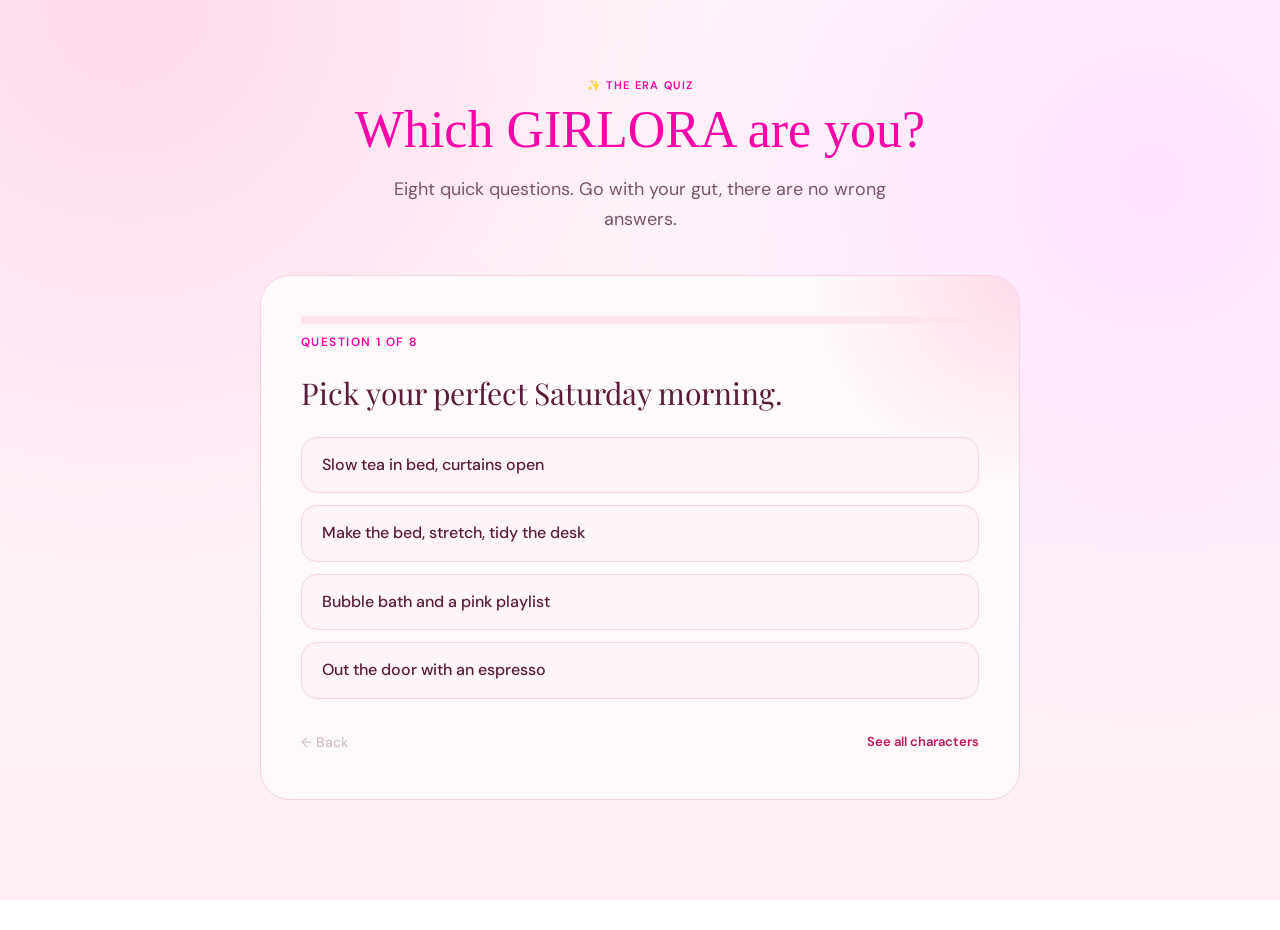
==== commit b5df0ad3: "Update GIRLORA website" ====
--- a/quiz.html
+++ b/quiz.html
@@ -16,7 +16,6 @@
 <body data-page="quiz">
   <div id="site-header"></div>
   <main class="world container">
-  <main>
     <section class="page-hero">
       <p class="eyebrow">✨ The Era Quiz</p>
       <h1 class="page-title">Which GIRLORA are you?</h1>
